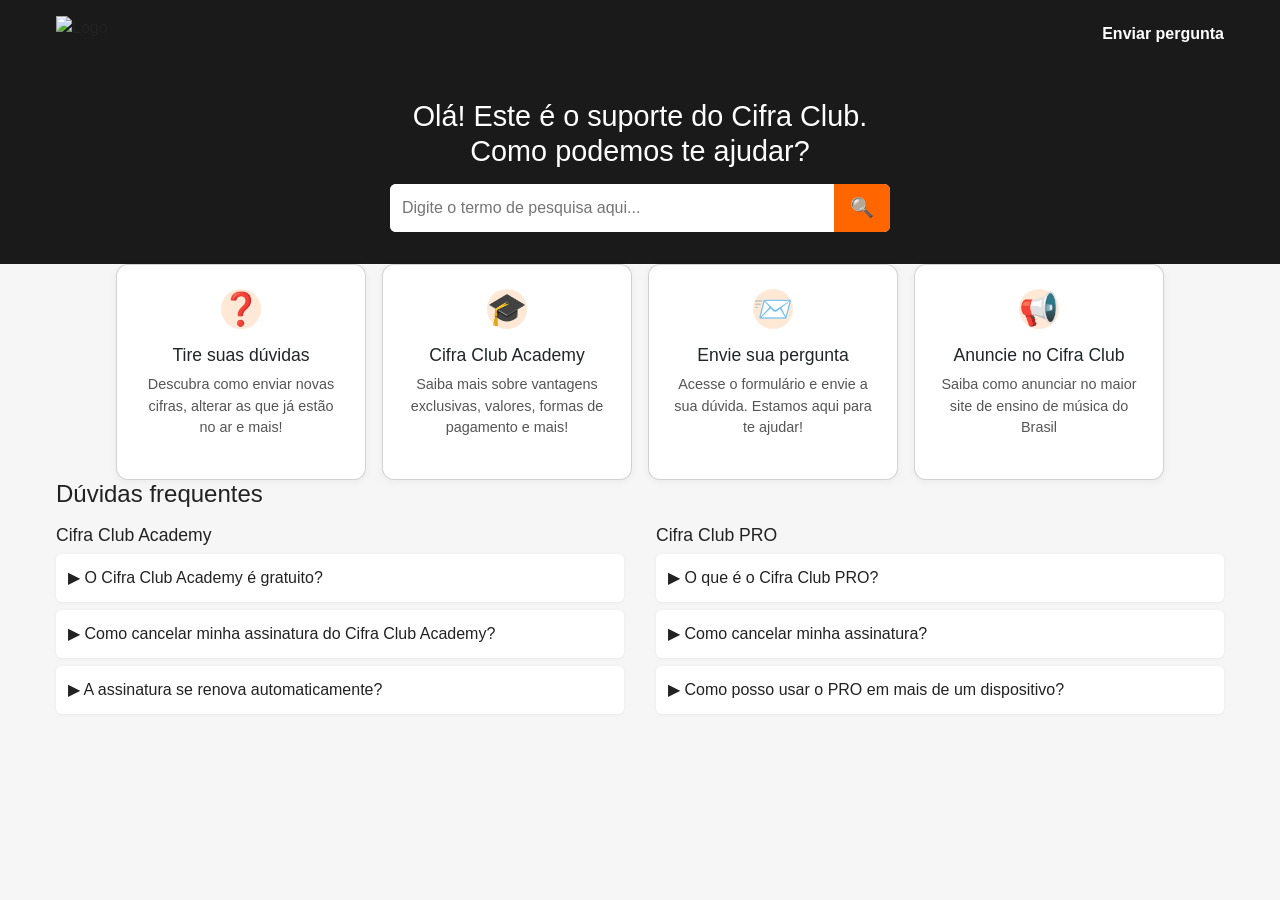
==== ajuda.html @ fb21ee98 "Add files via upload" ====
<!DOCTYPE html>
<html lang="pt-br">
<head>
    <meta charset="UTF-8">
    <meta name="viewport" content="width=device-width, initial-scale=1.0">
    <title>Ajuda-LIE</title>
    <link rel="stylesheet" href="CSS/ajuda.css">
    <link href="https://cdn.jsdelivr.net/npm/bootstrap@5.0.2/dist/css/bootstrap.min.css" rel="stylesheet" integrity="sha384-EVSTQN3/azprG1Anm3QDgpJLIm9Nao0Yz1ztcQTwFspd3yD65VohhpuuCOmLASjC" crossorigin="anonymous">
</head>

<style>

/* Importação da fonte Inter já está no HTML */
body {
  font-family: 'Inter', sans-serif;
  margin: 0;
  background-color: #f6f6f6;
  color: #222;
}

/* NAVBAR */
.navbar {
  background-color: #1a1a1a;
  padding: 1rem 0;
}
.navbar .container {
  max-width: 1200px;
  margin: auto;
  display: flex;
  justify-content: space-between;
  align-items: center;
}
.navbar .logo {
  height: 35px;
}
.ask-link {
  color: white;
  text-decoration: none;
  font-weight: bold;
}

/* HERO */
.hero {
  background-color: #1a1a1a;
  text-align: center;
  padding: 2rem 1rem;
  color: white;
}
.hero h1 {
  font-size: 1.8rem;
  margin-bottom: 1rem;
}
.search-box {
  display: flex;
  max-width: 500px;
  margin: auto;
  background: white;
  border-radius: 6px;
  overflow: hidden;
}
.search-box input {
  flex: 1;
  padding: 0.75rem;
  border: none;
  font-size: 1rem;
}
.search-box button {
  background: #ff6600;
  border: none;
  color: white;
  padding: 0 1rem;
  font-size: 1.2rem;
  cursor: pointer;
}

/* SHORTCUT CARDS */
.shortcuts {
  display: flex;
  flex-wrap: wrap;
  justify-content: center;
  gap: 1rem;
  margin: 2rem auto;
}
.card {
  background: white;
  border-radius: 12px;
  padding: 1.5rem;
  max-width: 250px;
  text-align: center;
  box-shadow: 0 2px 8px rgba(0,0,0,0.05);
}
.card .icon {
  font-size: 2rem;
  background: #ffe9d6;
  width: 40px;
  height: 40px;
  margin: auto;
  border-radius: 50%;
  line-height: 40px;
}
.card h3 {
  margin-top: 1rem;
  font-size: 1.1rem;
}
.card p {
  font-size: 0.9rem;
  color: #555;
}

/* FAQ */
.faq {
  margin: 3rem auto;
}
.faq h2 {
  font-size: 1.5rem;
  margin-bottom: 1rem;
}
.faq-columns {
  display: flex;
  flex-wrap: wrap;
  gap: 2rem;
}
.faq-group {
  flex: 1;
  min-width: 280px;
}
.faq-group h3 {
  font-size: 1.1rem;
  margin-bottom: 0.5rem;
}
.faq-group ul {
  list-style: none;
  padding: 0;
}
.faq-group li {
  background: white;
  margin-bottom: 0.5rem;
  padding: 0.75rem;
  border-radius: 6px;
  cursor: pointer;
  box-shadow: 0 1px 4px rgba(0,0,0,0.05);
}

/* UTIL */
.container {
  max-width: 1200px;
  margin: auto;
  padding: 0 1rem;
}

/* RESPONSIVO */
@media (max-width: 768px) {
  .shortcuts {
    flex-direction: column;
    align-items: center;
  }

  .faq-columns {
    flex-direction: column;
  }

  .search-box {
    flex-direction: column;
  }

  .search-box input, .search-box button {
    width: 100%;
    border-radius: 0;
  }

  .search-box button {
    border-top: 1px solid #ddd;
  }
}


</style>

<body>

    <!-- NAVBAR -->
    <nav class="navbar">
        <div class="container">
        <img src="https://www.cifraclub.com.br/images/logo.svg" alt="Logo" class="logo">
        <a href="#" class="ask-link">Enviar pergunta</a>
        </div>
    </nav>

    <!-- HERO -->
    <header class="hero">
        <h1>Olá! Este é o suporte do Cifra Club.<br>Como podemos te ajudar?</h1>
        <div class="search-box">
        <input type="text" placeholder="Digite o termo de pesquisa aqui...">
        <button>🔍</button>
        </div>
    </header>

    <!-- ATALHOS -->
    <section class="shortcuts container">
        <div class="card">
        <div class="icon">❓</div>
        <h3>Tire suas dúvidas</h3>
        <p>Descubra como enviar novas cifras, alterar as que já estão no ar e mais!</p>
        </div>
        <div class="card">
        <div class="icon">🎓</div>
        <h3>Cifra Club Academy</h3>
        <p>Saiba mais sobre vantagens exclusivas, valores, formas de pagamento e mais!</p>
        </div>
        <div class="card">
        <div class="icon">📨</div>
        <h3>Envie sua pergunta</h3>
        <p>Acesse o formulário e envie a sua dúvida. Estamos aqui para te ajudar!</p>
        </div>
        <div class="card">
        <div class="icon">📢</div>
        <h3>Anuncie no Cifra Club</h3>
        <p>Saiba como anunciar no maior site de ensino de música do Brasil</p>
        </div>
    </section>

    <!-- FAQ -->
    <section class="faq container">
        <h2>Dúvidas frequentes</h2>
        <div class="faq-columns">
        <div class="faq-group">
            <h3>Cifra Club Academy</h3>
            <ul>
            <li>▶ O Cifra Club Academy é gratuito?</li>
            <li>▶ Como cancelar minha assinatura do Cifra Club Academy?</li>
            <li>▶ A assinatura se renova automaticamente?</li>
            </ul>
        </div>
        <div class="faq-group">
            <h3>Cifra Club PRO</h3>
            <ul>
            <li>▶ O que é o Cifra Club PRO?</li>
            <li>▶ Como cancelar minha assinatura?</li>
            <li>▶ Como posso usar o PRO em mais de um dispositivo?</li>
            </ul>
        </div>
        </div>
    </section>

</body>
<script src="https://cdn.jsdelivr.net/npm/bootstrap@5.0.2/dist/js/bootstrap.bundle.min.js" integrity="sha384-MrcW6ZMFYlzcLA8Nl+NtUVF0sA7MsXsP1UyJoMp4YLEuNSfAP+JcXn/tWtIaxVXM" crossorigin="anonymous"></script>
</html>
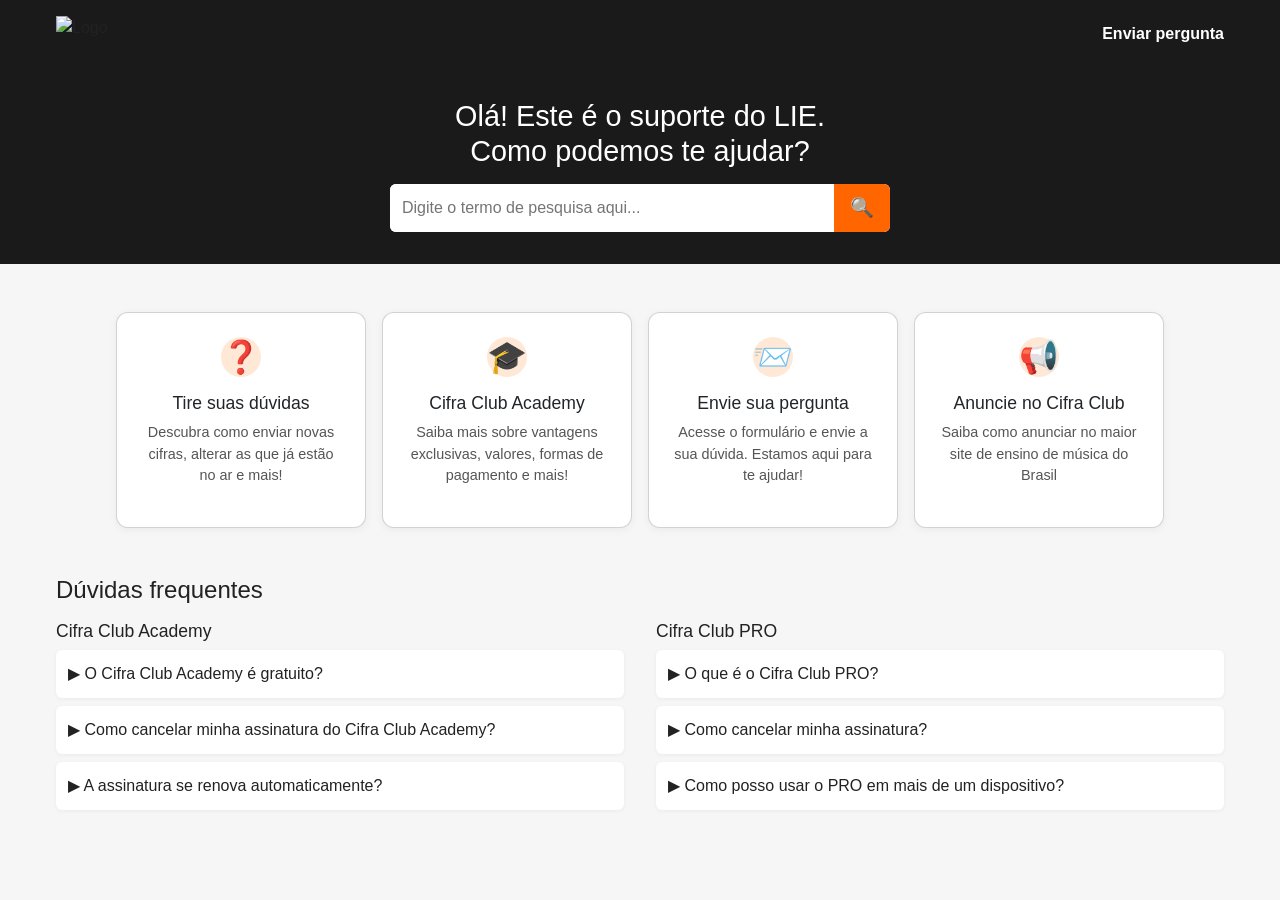
==== commit e0398722: "Add files via upload" ====
--- a/ajuda.html
+++ b/ajuda.html
@@ -188,13 +188,16 @@
 
     <!-- HERO -->
     <header class="hero">
-        <h1>Olá! Este é o suporte do Cifra Club.<br>Como podemos te ajudar?</h1>
+        <h1>Olá! Este é o suporte do LIE.<br>Como podemos te ajudar?</h1>
         <div class="search-box">
         <input type="text" placeholder="Digite o termo de pesquisa aqui...">
         <button>🔍</button>
         </div>
     </header>
 
+    <br> 
+    <br>
+
     <!-- ATALHOS -->
     <section class="shortcuts container">
         <div class="card">
@@ -218,7 +221,9 @@
         <p>Saiba como anunciar no maior site de ensino de música do Brasil</p>
         </div>
     </section>
-
+    <br> 
+    <br>
+    
     <!-- FAQ -->
     <section class="faq container">
         <h2>Dúvidas frequentes</h2>
